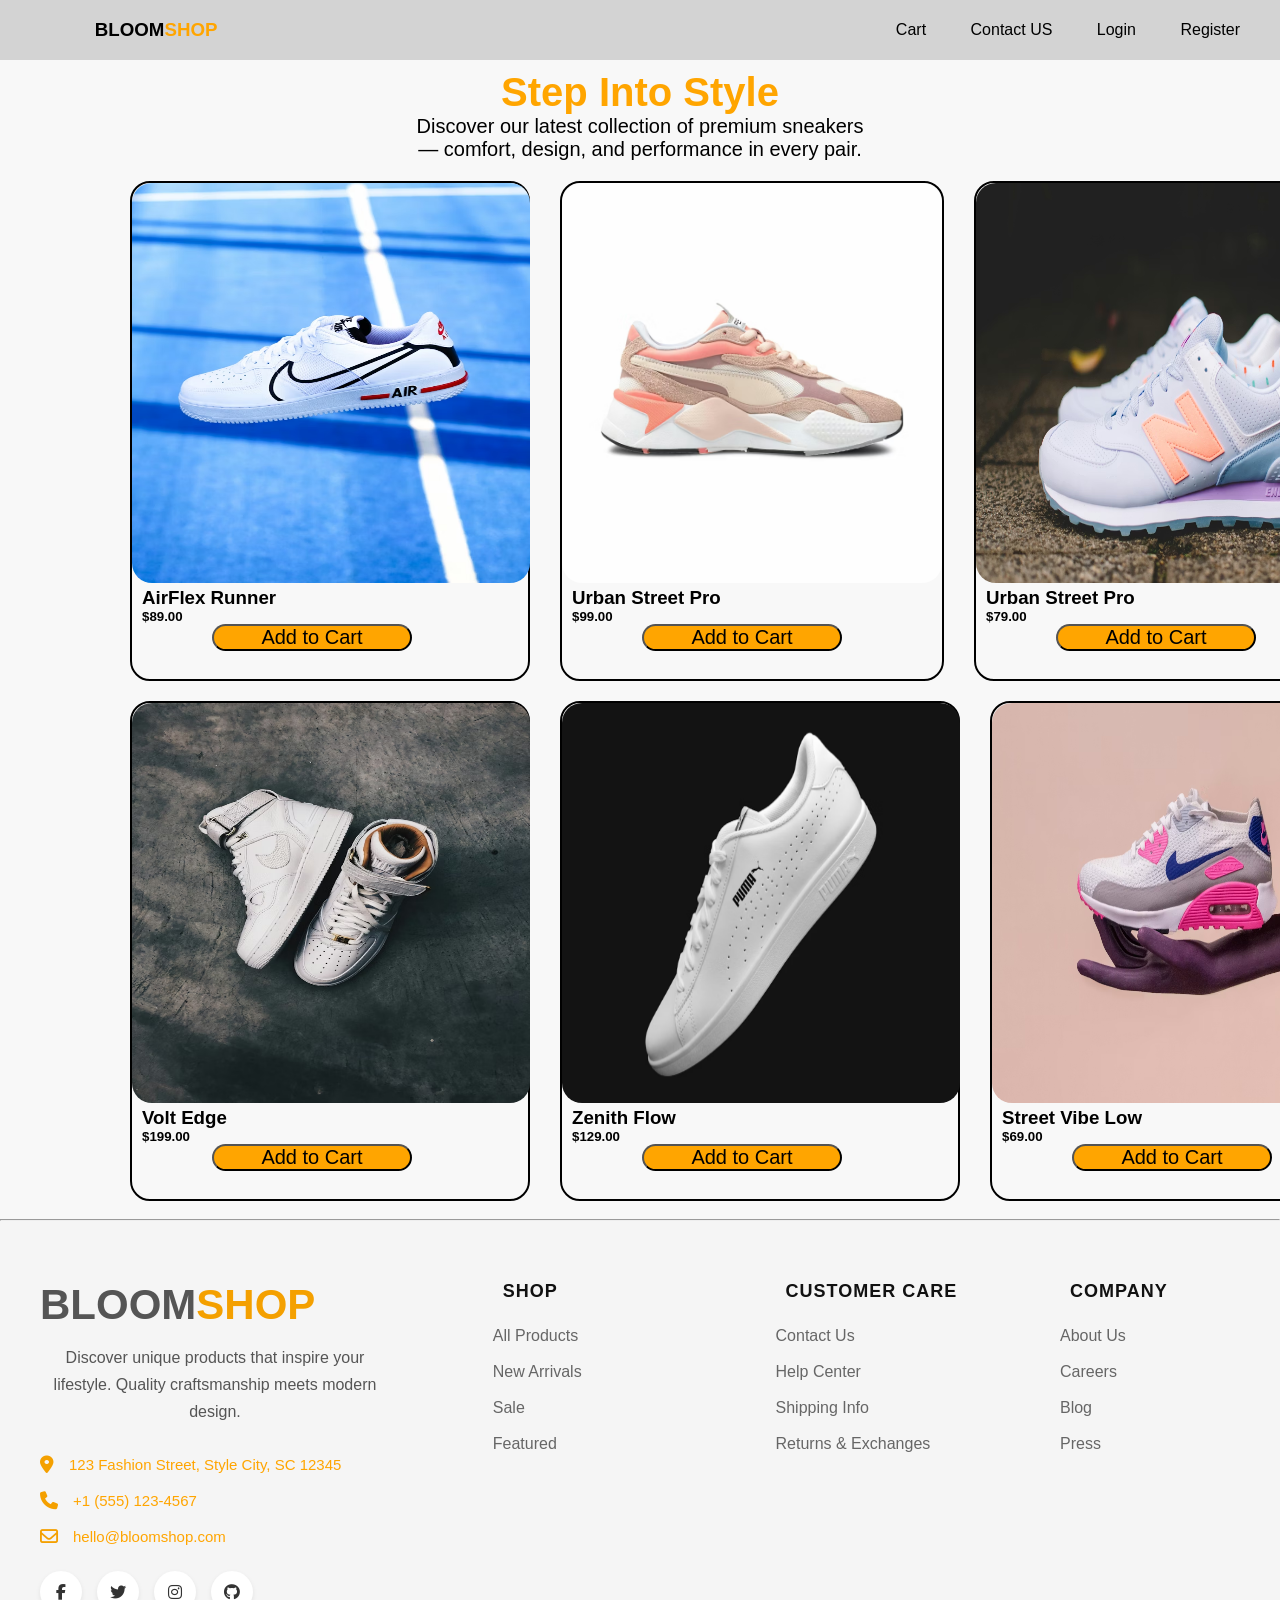
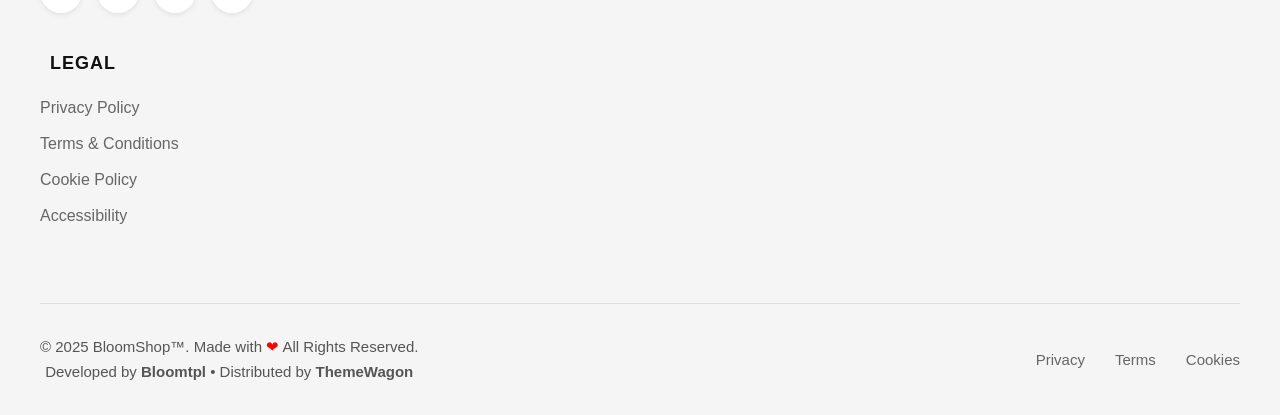
==== index.html @ 72566692 "StaticWeb" ====
<!DOCTYPE html>
<html lang="en">

<head>
    <meta charset="UTF-8">
    <meta name="viewport" content="width=device-width, initial-scale=1.0">
    <title>Home Page</title>
     <script src="https://code.jquery.com/jquery-3.7.1.min.js"></script>
      <link rel="stylesheet"
  href="https://cdnjs.cloudflare.com/ajax/libs/font-awesome/6.5.1/css/all.min.css"/>

    <style>
        * {
            margin: 0;
            padding: 0;
            box-sizing: border-box;
            font-family: cursive;
        }
        h2 {
            margin-top: 10px;
            color: orange;
            text-align: center;
            font-size: 40px;
        }

        p {
            text-align: center;
            font-size: 20px;
        }

        .main {
            display: flex;
            margin-left: 100px;
        }

        .box1 {
            margin-top: 20px;
            margin-left: 30px;
            height: 500px;
            width: 400px;
            border: 2px solid black;
            border-radius: 20px;
        }

        .box2 {
            margin-top: 20px;
            margin-left: 30px;
            height: 500px;
            width: 400px;
            border: 2px solid black;
            border-radius: 20px;
        }

        .box3 {
            margin-top: 20px;
            margin-left: 30px;
            height: 500px;
            width: 400px;
            border: 2px solid black;
            border-radius: 20px;
        }

        .box4 {
            margin-top: 20px;
            margin-left: 30px;
            height: 500px;
            width: 400px;
            border: 2px solid black;
            border-radius: 20px;
        }

        .box5 {
            margin-top: 20px;
            margin-left: 30px;
            height: 500px;
            width: 400px;
            border: 2px solid black;
            border-radius: 20px;
        }

        .box6 {
            margin-top: 20px;
            margin-left: 30px;
            height: 500px;
            width: 400px;
            border: 2px solid black;
            border-radius: 20px;
        }

        #img1 {
            height: 400px;
            width: 398px;
            border-radius: 20px;
        }

        #img2 {
            height: 400px;
            width: 380px;
            border-radius: 20px;
        }

        #img3 {
            height: 400px;
            width: 398px;
            border-radius: 20px;
        }

        #img4 {
            height: 400px;
            width: 398px;
            border-radius: 20px;
        }

        #img5 {
            height: 400px;
            width: 398px;
            border-radius: 20px;
        }

        #img6 {
            height: 400px;
            width: 398px;
            border-radius: 20px;
        }

        h3 {
            margin-left: 10px;
        }

        h5 {
            margin-left: 10px;
        }

        input {
            font-size: 20px;
            background-color: orange;
            border-radius: 20px;
            margin-left: 80px;
            width: 200px;
        }
        /* footer{
            margin-top: 40px;
            margin-left:20px ;
        } */
         
    </style>
</head>

<body>
    <!-- creating new header file and link with index using jquery  -->
    <div id="header"></div>
    <!-- Main content -->
    <h2>Step Into Style</h2>
    <p>Discover our latest collection of premium sneakers <br>— comfort, design, and performance in every pair.</p>
    <div class="main">
        <div class="box1">
            <img src="images/img1.avif" id="img1">
            <h3>AirFlex Runner</h3>
            <h5>$89.00</h5>
            <input type="submit" value="Add to Cart">
        </div>
        <div class="box2">
            <img src="images/img2.avif" id="img2">
            <h3>Urban Street Pro</h3>
            <h5>$99.00</h5>
            <input type="submit" value="Add to Cart">
        </div>
        <div class="box3">
            <img src="images/img3.avif" id="img3">
            <h3>Urban Street Pro</h3>
            <h5>$79.00</h5>
            <input type="submit" value="Add to Cart">
        </div>
    </div>
    <div class="main">
        <div class="box4">
            <img src="images/img4.avif" id="img4">
            <h3>Volt Edge</h3>
            <h5>$199.00</h5>
            <input type="submit" value="Add to Cart">
        </div>
        <div class="box5">
            <img src="images/img5.avif" id="img5">
            <h3>Zenith Flow</h3>
            <h5>$129.00</h5>
            <input type="submit" value="Add to Cart">
        </div>
        <div class="box6">
            <img src="images/img6.avif" id="img6">
            <h3>Street Vibe Low</h3>
            <h5>$69.00</h5>
            <input type="submit" value="Add to Cart">
        </div>
    </div>
    <br><hr>
    <!-- <footer class="mainfooter">
        <div class="footer1">
            <h3>BLOOM<span>SHOP</span></h3>
            <h5>Discover unique products that inspire your <br>lifestyle. Quality craftsmanship meets modern <br>design.</h5>
            
        </div>
    </footer> -->
      <div id="footer"></div>
     <script>
    $(document).ready(function () {
      $("#header").load("header.html");
    });
  </script>
    <script>
    $(document).ready(function () {
      $("#footer").load("footer.html");
    });
  </script>


</body>

</html>
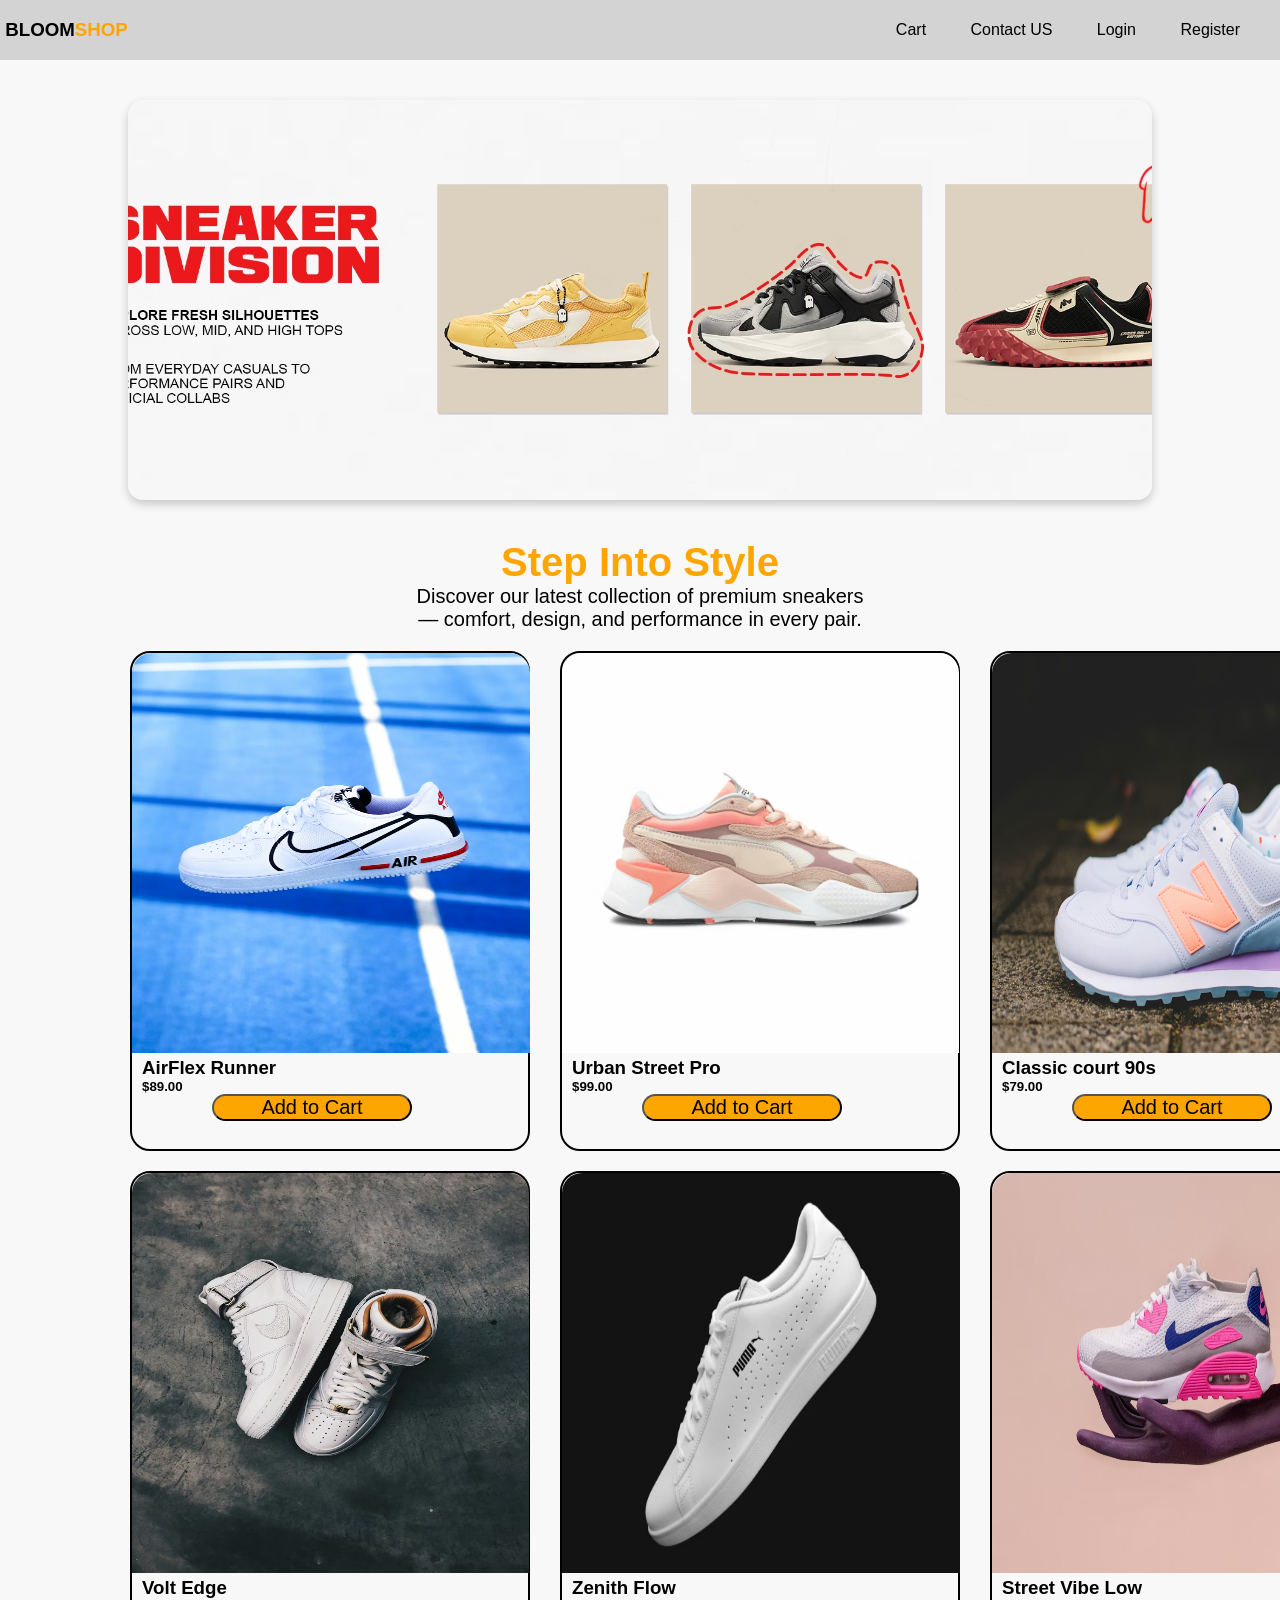
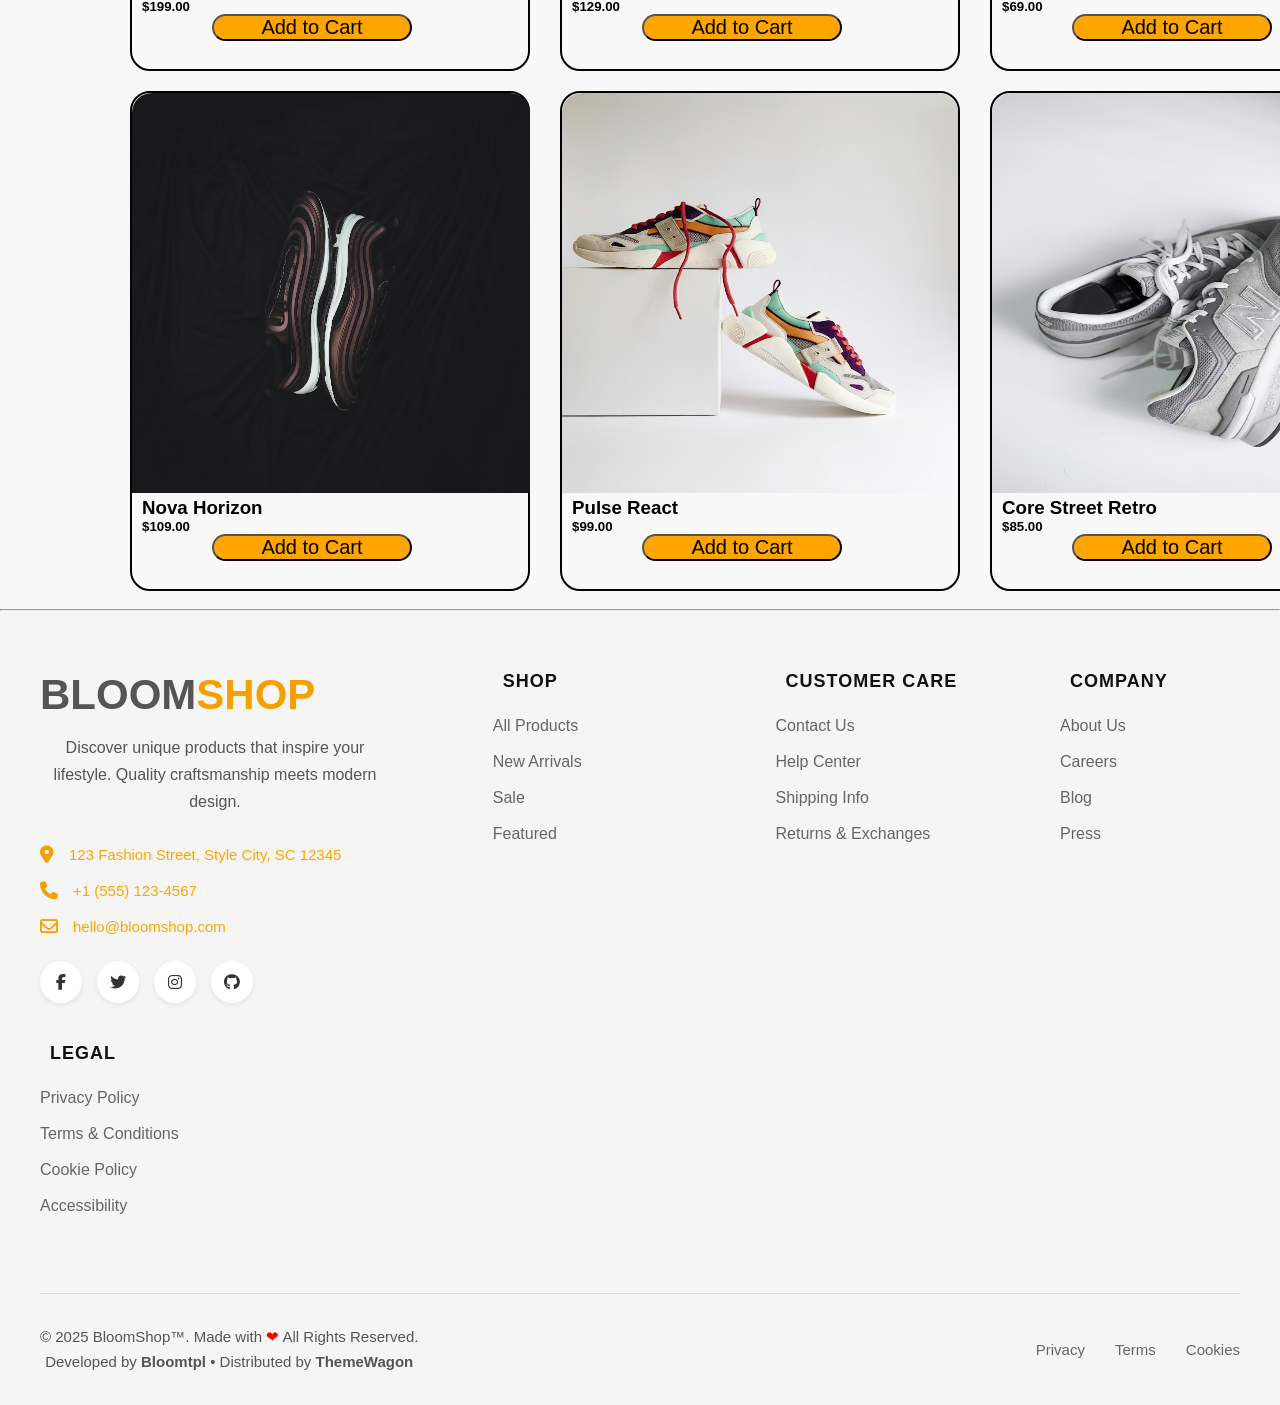
==== commit f1fa035d: "StaticWeb" ====
--- a/index.html
+++ b/index.html
@@ -5,169 +5,54 @@
     <meta charset="UTF-8">
     <meta name="viewport" content="width=device-width, initial-scale=1.0">
     <title>Home Page</title>
+    <link rel="stylesheet" href="index.css">
      <script src="https://code.jquery.com/jquery-3.7.1.min.js"></script>
       <link rel="stylesheet"
   href="https://cdnjs.cloudflare.com/ajax/libs/font-awesome/6.5.1/css/all.min.css"/>
-
-    <style>
-        * {
-            margin: 0;
-            padding: 0;
-            box-sizing: border-box;
-            font-family: cursive;
-        }
-        h2 {
-            margin-top: 10px;
-            color: orange;
-            text-align: center;
-            font-size: 40px;
-        }
-
-        p {
-            text-align: center;
-            font-size: 20px;
-        }
-
-        .main {
-            display: flex;
-            margin-left: 100px;
-        }
-
-        .box1 {
-            margin-top: 20px;
-            margin-left: 30px;
-            height: 500px;
-            width: 400px;
-            border: 2px solid black;
-            border-radius: 20px;
-        }
-
-        .box2 {
-            margin-top: 20px;
-            margin-left: 30px;
-            height: 500px;
-            width: 400px;
-            border: 2px solid black;
-            border-radius: 20px;
-        }
-
-        .box3 {
-            margin-top: 20px;
-            margin-left: 30px;
-            height: 500px;
-            width: 400px;
-            border: 2px solid black;
-            border-radius: 20px;
-        }
-
-        .box4 {
-            margin-top: 20px;
-            margin-left: 30px;
-            height: 500px;
-            width: 400px;
-            border: 2px solid black;
-            border-radius: 20px;
-        }
-
-        .box5 {
-            margin-top: 20px;
-            margin-left: 30px;
-            height: 500px;
-            width: 400px;
-            border: 2px solid black;
-            border-radius: 20px;
-        }
-
-        .box6 {
-            margin-top: 20px;
-            margin-left: 30px;
-            height: 500px;
-            width: 400px;
-            border: 2px solid black;
-            border-radius: 20px;
-        }
-
-        #img1 {
-            height: 400px;
-            width: 398px;
-            border-radius: 20px;
-        }
-
-        #img2 {
-            height: 400px;
-            width: 380px;
-            border-radius: 20px;
-        }
-
-        #img3 {
-            height: 400px;
-            width: 398px;
-            border-radius: 20px;
-        }
-
-        #img4 {
-            height: 400px;
-            width: 398px;
-            border-radius: 20px;
-        }
-
-        #img5 {
-            height: 400px;
-            width: 398px;
-            border-radius: 20px;
-        }
-
-        #img6 {
-            height: 400px;
-            width: 398px;
-            border-radius: 20px;
-        }
-
-        h3 {
-            margin-left: 10px;
-        }
-
-        h5 {
-            margin-left: 10px;
-        }
-
-        input {
-            font-size: 20px;
-            background-color: orange;
-            border-radius: 20px;
-            margin-left: 80px;
-            width: 200px;
-        }
-        /* footer{
-            margin-top: 40px;
-            margin-left:20px ;
-        } */
-         
-    </style>
 </head>
 
 <body>
     <!-- creating new header file and link with index using jquery  -->
     <div id="header"></div>
+    <!-- Slider -->
+      <div class="slider">
+
+    <div class="slides">
+
+      <img src="images/slideimg1.avif" alt="Shoe 1">
+
+      <img src="images/slideimg2.avif" alt="Shoe 2">
+
+      <img src="images/slideimg3.avif" alt="Shoe 3">
+
+      <img src="images/slideimg4.avif" alt="Shoe 4">
+
+
+    </div>
+
+  </div>
     <!-- Main content -->
     <h2>Step Into Style</h2>
     <p>Discover our latest collection of premium sneakers <br>— comfort, design, and performance in every pair.</p>
     <div class="main">
         <div class="box1">
+            <a href="productdetail1.html">
             <img src="images/img1.avif" id="img1">
-            <h3>AirFlex Runner</h3>
+            <h3>AirFlex Runner</h3></a>
             <h5>$89.00</h5>
             <input type="submit" value="Add to Cart">
         </div>
         <div class="box2">
+            <a href="productdetail2.html">
             <img src="images/img2.avif" id="img2">
-            <h3>Urban Street Pro</h3>
+            <h3>Urban Street Pro</h3></a>
             <h5>$99.00</h5>
             <input type="submit" value="Add to Cart">
         </div>
         <div class="box3">
+            <a href="productdetail3.html">
             <img src="images/img3.avif" id="img3">
-            <h3>Urban Street Pro</h3>
+            <h3>Classic court 90s</h3></a>
             <h5>$79.00</h5>
             <input type="submit" value="Add to Cart">
         </div>
@@ -192,14 +77,27 @@
             <input type="submit" value="Add to Cart">
         </div>
     </div>
+    <div class="main">
+        <div class="box7">
+            <img src="images/img7.avif" id="img7">
+            <h3>Nova Horizon</h3>
+            <h5>$109.00</h5>
+            <input type="submit" value="Add to Cart">
+        </div>
+        <div class="box8">
+            <img src="images/img8.avif" id="img8">
+            <h3>Pulse React</h3>
+            <h5>$99.00</h5>
+            <input type="submit" value="Add to Cart">
+        </div>
+        <div class="box9">
+            <img src="images/img9.avif" id="img9">
+            <h3>Core Street Retro</h3>
+            <h5>$85.00</h5>
+            <input type="submit" value="Add to Cart">
+        </div>
+    </div>
     <br><hr>
-    <!-- <footer class="mainfooter">
-        <div class="footer1">
-            <h3>BLOOM<span>SHOP</span></h3>
-            <h5>Discover unique products that inspire your <br>lifestyle. Quality craftsmanship meets modern <br>design.</h5>
-            
-        </div>
-    </footer> -->
       <div id="footer"></div>
      <script>
     $(document).ready(function () {
--- a/index.css
+++ b/index.css
@@ -0,0 +1,246 @@
+        * {
+            margin: 0;
+            padding: 0;
+            box-sizing: border-box;
+            font-family: cursive;
+        }
+        .slider{
+      width:80%;
+      height:400px;
+      margin:40px auto;
+      overflow:hidden;
+      border-radius:15px;
+      position:relative;
+      box-shadow:0 4px 10px rgba(0,0,0,0.2);
+    }
+
+    /* Slides */
+    .slides{
+      display:flex;
+      width:400%;
+      height:100%;
+      animation:slide 12s infinite;
+    }
+
+    .slides img{
+      width:25%;
+      height:100%;
+      object-fit:cover;
+    }
+
+    /* Animation */
+    @keyframes slide{
+
+      0%{
+        transform:translateX(0);
+      }
+
+      20%{
+        transform:translateX(0);
+      }
+
+      25%{
+        transform:translateX(-25%);
+      }
+
+      45%{
+        transform:translateX(-25%);
+      }
+
+      50%{
+        transform:translateX(-50%);
+      }
+
+      70%{
+        transform:translateX(-50%);
+      }
+
+      75%{
+        transform:translateX(-75%);
+      }
+
+      95%{
+        transform:translateX(-75%);
+      }
+
+      100%{
+        transform:translateX(0);
+      }
+    }
+        h2 {
+            margin-top: 10px;
+            color: orange;
+            text-align: center;
+            font-size: 40px;
+        }
+
+        p {
+            text-align: center;
+            font-size: 20px;
+        }
+        a{
+            text-decoration: none;
+            color: black;
+        }
+
+        .main {
+            display: flex;
+            margin-left: 100px;
+        }
+
+        .box1 {
+            margin-top: 20px;
+            margin-left: 30px;
+            height: 500px;
+            width: 400px;
+            border: 2px solid black;
+            border-radius: 20px;
+        }
+
+        .box2 {
+            margin-top: 20px;
+            margin-left: 30px;
+            height: 500px;
+            width: 400px;
+            border: 2px solid black;
+            border-radius: 20px;
+        }
+
+        .box3 {
+            margin-top: 20px;
+            margin-left: 30px;
+            height: 500px;
+            width: 400px;
+            border: 2px solid black;
+            border-radius: 20px;
+        }
+
+        .box4 {
+            margin-top: 20px;
+            margin-left: 30px;
+            height: 500px;
+            width: 400px;
+            border: 2px solid black;
+            border-radius: 20px;
+        }
+
+        .box5 {
+            margin-top: 20px;
+            margin-left: 30px;
+            height: 500px;
+            width: 400px;
+            border: 2px solid black;
+            border-radius: 20px;
+        }
+
+        .box6 {
+            margin-top: 20px;
+            margin-left: 30px;
+            height: 500px;
+            width: 400px;
+            border: 2px solid black;
+            border-radius: 20px;
+        }
+        .box7 {
+            margin-top: 20px;
+            margin-left: 30px;
+            height: 500px;
+            width: 400px;
+            border: 2px solid black;
+            border-radius: 20px;
+        }
+        .box8 {
+            margin-top: 20px;
+            margin-left: 30px;
+            height: 500px;
+            width: 400px;
+            border: 2px solid black;
+            border-radius: 20px;
+        }
+        .box9 {
+            margin-top: 20px;
+            margin-left: 30px;
+            height: 500px;
+            width: 400px;
+            border: 2px solid black;
+            border-radius: 20px;
+        }
+        .box10 {
+            margin-top: 20px;
+            margin-left: 30px;
+            height: 500px;
+            width: 400px;
+            border: 2px solid black;
+            border-radius: 20px;
+        }
+
+        #img1 {
+            height: 400px;
+            width: 398px;
+            border-radius: 20px 20px 0px 0px;
+        }
+
+        #img2 {
+            height: 400px;
+            width: 397px;
+            border-radius: 20px 20px 0px 0px;
+        }
+
+        #img3 {
+            height: 400px;
+            width: 397px;
+            border-radius: 20px 20px 0px 0px;
+        }
+
+        #img4 {
+            height: 400px;
+            width: 397px;
+            border-radius: 20px 20px 0px 0px;
+        }
+
+        #img5 {
+            height: 400px;
+            width: 398px;
+            border-radius: 20px 20px 0px 0px;
+        }
+
+        #img6 {
+            height: 400px;
+            width: 396px;
+            border-radius: 20px 20px 0px 0px;
+        }
+        #img7{
+            height: 400px;
+            width: 398px;
+            border-radius: 20px 20px 0px 0px;
+        }
+        #img8{
+            height: 400px;
+            width: 396px;
+            border-radius: 20px 20px 0px 0px;
+        }
+        #img9{
+            height: 400px;
+            width: 396px;
+            border-radius: 20px 20px 0px 0px;
+        }
+        #img10{
+            height: 400px;
+            width: 396px;
+            border-radius: 20px 20px 0px 0px;
+        }
+        h3 {
+            margin-left: 10px;
+        }
+
+        h5 {
+            margin-left: 10px;
+        }
+
+        input {
+            font-size: 20px;
+            background-color: orange;
+            border-radius: 20px;
+            margin-left: 80px;
+            width: 200px;
+        }
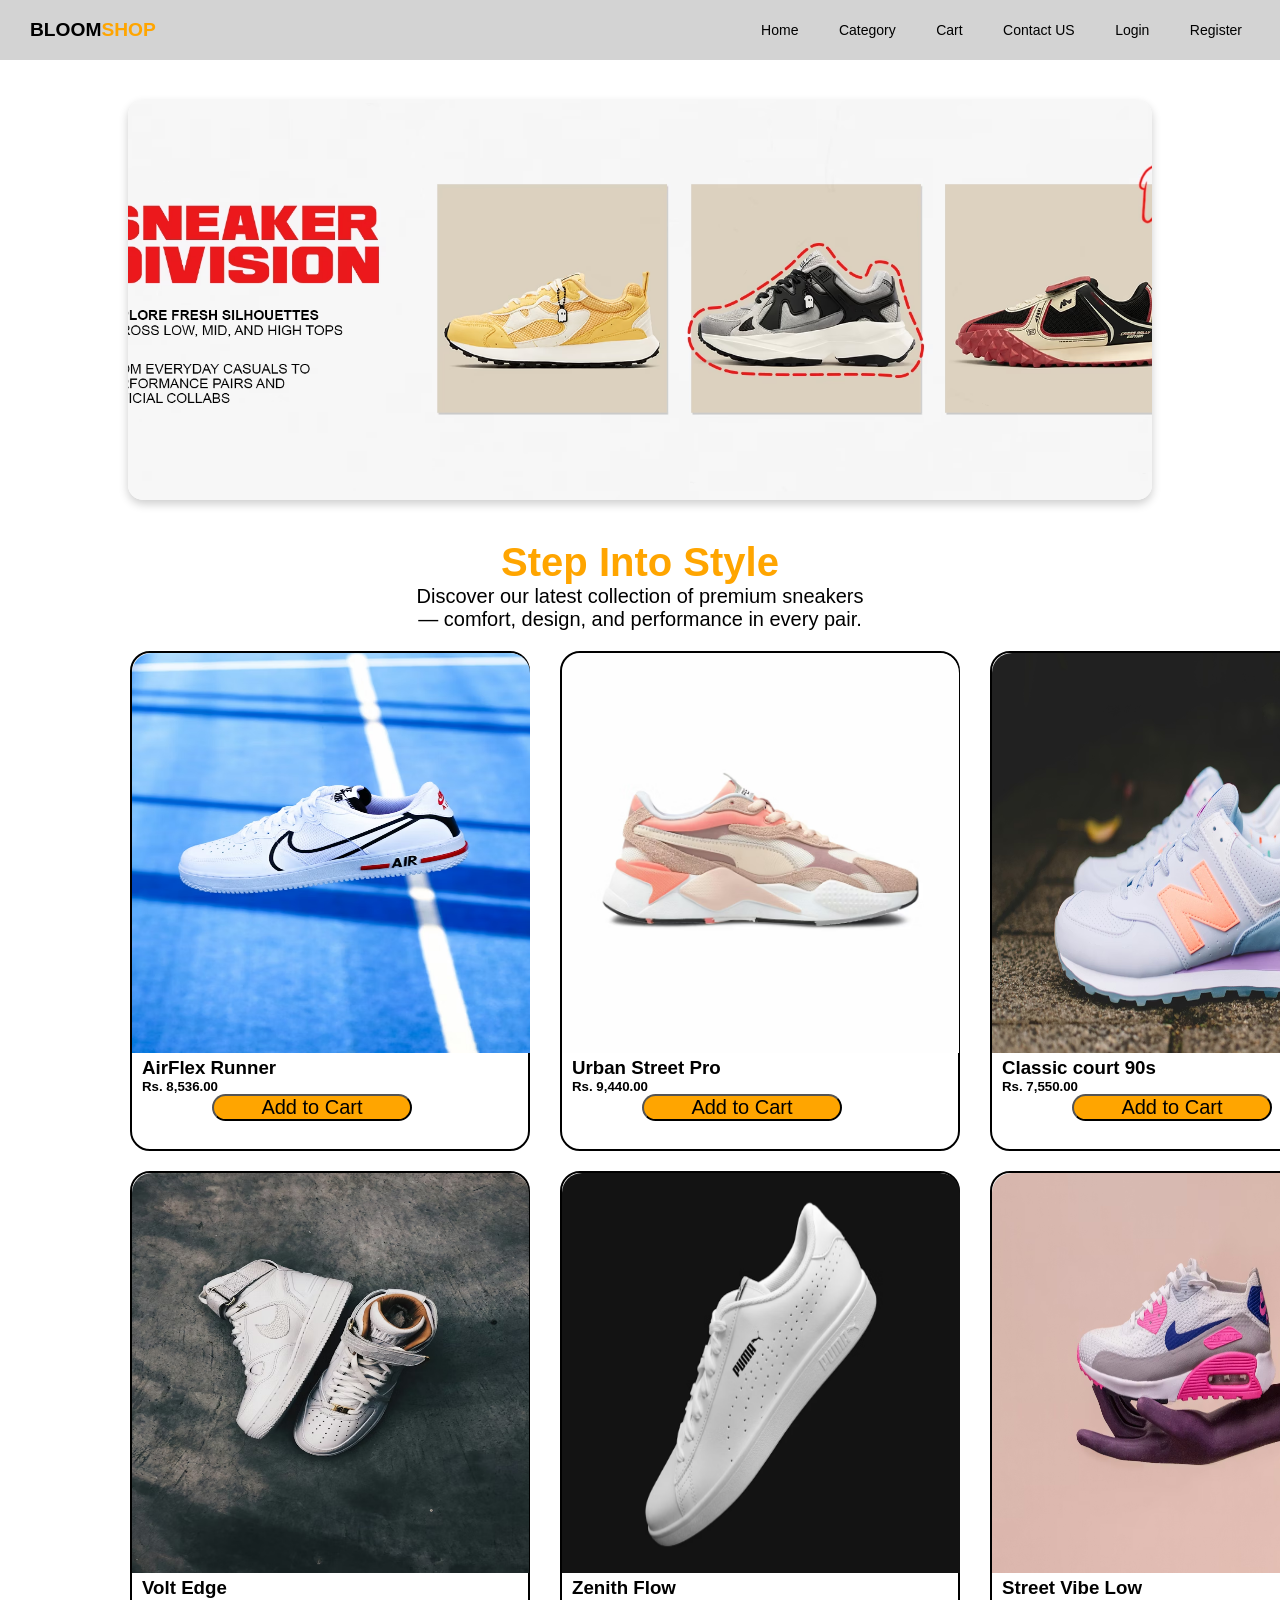
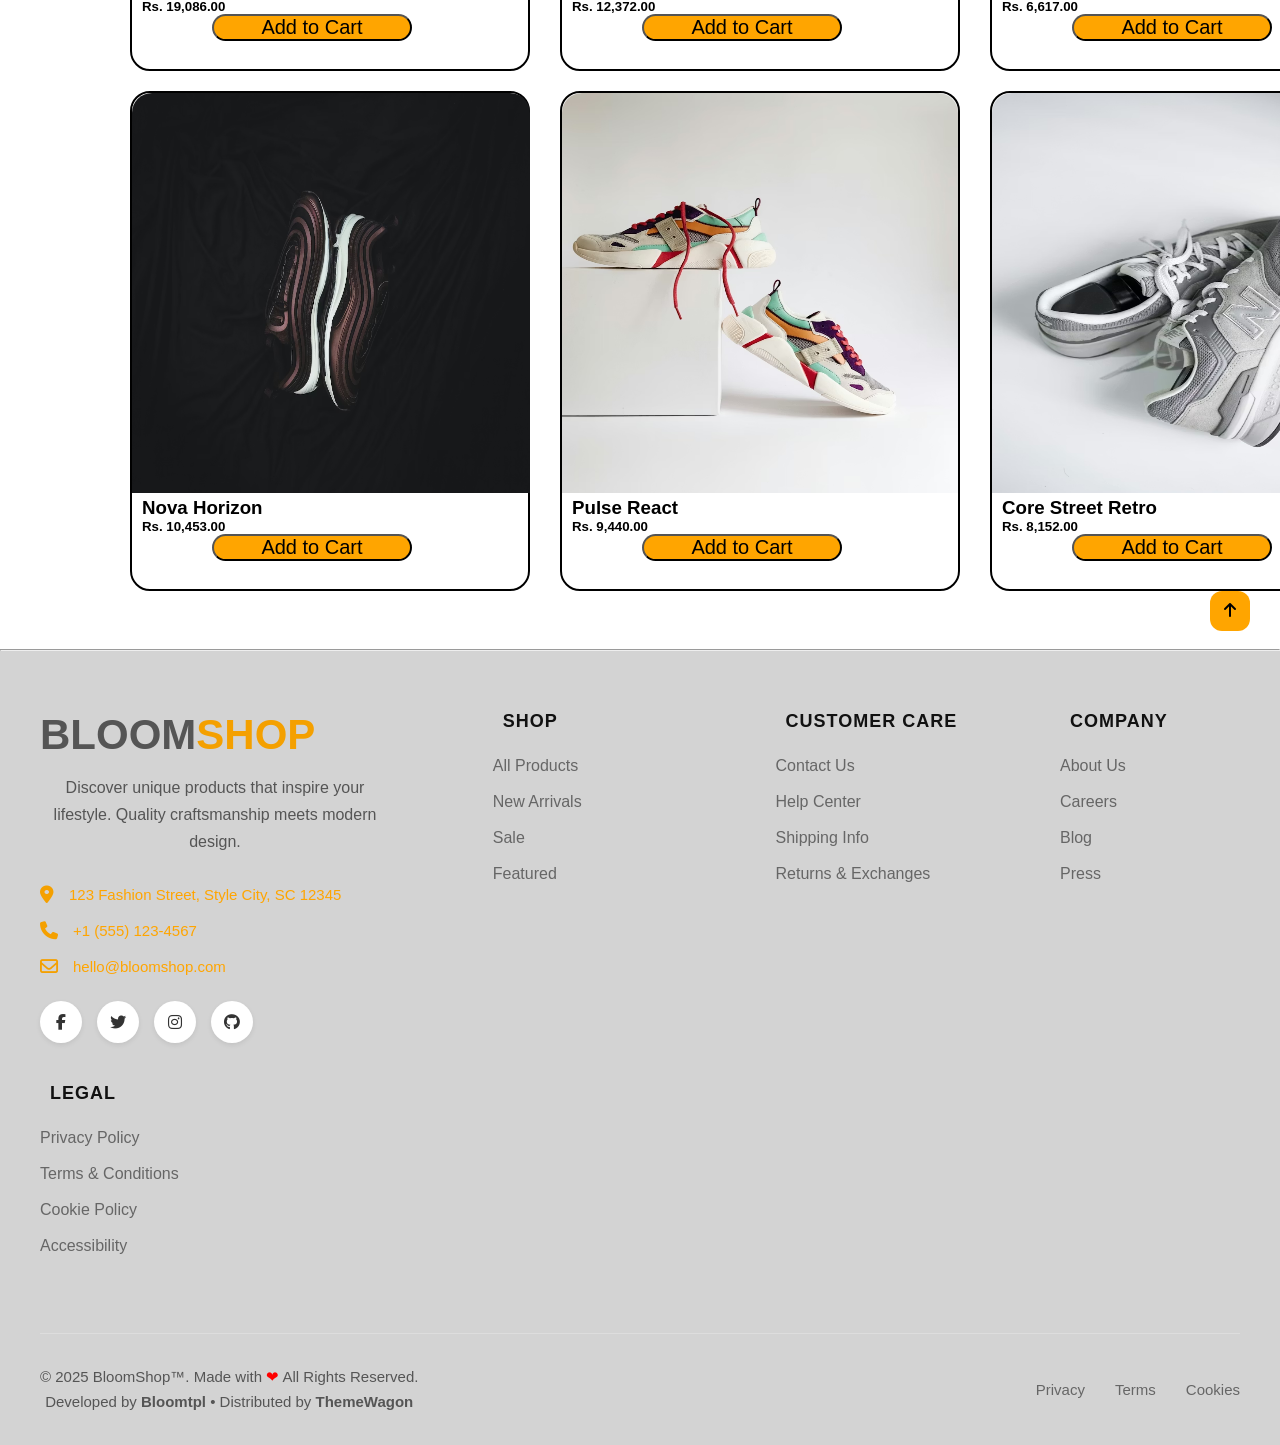
==== commit 11617f86: "Website" ====
--- a/index.html
+++ b/index.html
@@ -1,116 +1,145 @@
-<!DOCTYPE html>
+<!doctype html>
 <html lang="en">
 
 <head>
-    <meta charset="UTF-8">
-    <meta name="viewport" content="width=device-width, initial-scale=1.0">
-    <title>Home Page</title>
-    <link rel="stylesheet" href="index.css">
-     <script src="https://code.jquery.com/jquery-3.7.1.min.js"></script>
-      <link rel="stylesheet"
-  href="https://cdnjs.cloudflare.com/ajax/libs/font-awesome/6.5.1/css/all.min.css"/>
+  <meta charset="UTF-8" />
+  <meta name="viewport" content="width=device-width, initial-scale=1.0" />
+  <title>Home Page</title>
+  <link rel="stylesheet" href="index.css" />
+  <script src="https://code.jquery.com/jquery-3.7.1.min.js"></script>
+  <link rel="stylesheet" href="https://cdnjs.cloudflare.com/ajax/libs/font-awesome/6.5.1/css/all.min.css" />
 </head>
 
 <body>
-    <!-- creating new header file and link with index using jquery  -->
-    <div id="header"></div>
-    <!-- Slider -->
-      <div class="slider">
+  <div id="header"></div>
 
+  <!-- Slider -->
+  <div class="slider">
     <div class="slides">
+      <img src="images/slideimg1.avif" alt="Shoe 1" />
+      <img src="images/slideimg2.avif" alt="Shoe 2" />
+      <img src="images/slideimg3.avif" alt="Shoe 3" />
+      <img src="images/slideimg4.avif" alt="Shoe 4" />
+    </div>
+  </div>
 
-      <img src="images/slideimg1.avif" alt="Shoe 1">
+  <h2>Step Into Style</h2>
+  <p>
+    Discover our latest collection of premium sneakers <br />— comfort,
+    design, and performance in every pair.
+  </p>
 
-      <img src="images/slideimg2.avif" alt="Shoe 2">
+  <div class="main">
+    <div class="box1">
+      <a href="productdetail.html?id=1">
+        <img src="images/img1.avif" id="img1" />
+        <h3>AirFlex Runner</h3>
+      </a>
+      <h5>Rs. 8,536.00</h5>
+      <input type="button" value="Add to Cart" onclick="addToCart('AirFlex Runner',8536,'images/img1.avif')" />
+    </div>
+    <div class="box2">
+      <a href="productdetail.html?id=2">
+        <img src="images/img2.avif" id="img2" />
+        <h3>Urban Street Pro</h3>
+      </a>
+      <h5>Rs. 9,440.00</h5>
+      <input type="button" value="Add to Cart" onclick="addToCart('Urban Street Pro',9440,'images/img2.avif')" />
+    </div>
+    <div class="box3">
+      <a href="productdetail.html?id=3">
+        <img src="images/img3.avif" id="img3" />
+        <h3>Classic court 90s</h3>
+      </a>
+      <h5>Rs. 7,550.00</h5>
+      <input type="button" value="Add to Cart" onclick="addToCart('Classic court 90s',7550,'images/img3.avif')" />
+    </div>
+  </div>
 
-      <img src="images/slideimg3.avif" alt="Shoe 3">
+  <div class="main">
+    <div class="box4">
+      <a href="productdetail.html?id=4">
+        <img src="images/img4.avif" id="img4" />
+        <h3>Volt Edge</h3>
+      </a>
+      <h5>Rs. 19,086.00</h5>
+      <input type="button" value="Add to Cart" onclick="addToCart('Volt Edge',19086,'images/img4.avif')" />
+    </div>
+    <div class="box5">
+      <a href="productdetail.html?id=5">
+        <img src="images/img5.avif" id="img5" />
+        <h3>Zenith Flow</h3>
+      </a>
+      <h5>Rs. 12,372.00</h5>
+      <input type="button" value="Add to Cart" onclick="addToCart('Zenith Flow',12372,'images/img5.avif')" />
+    </div>
+    <div class="box6">
+      <a href="productdetail.html?id=6">
+        <img src="images/img6.avif" id="img6" />
+        <h3>Street Vibe Low</h3>
+      </a>
+      <h5>Rs. 6,617.00</h5>
+      <input type="button" value="Add to Cart" onclick="addToCart('Street Vibe Low',6617,'images/img6.avif')" />
+    </div>
+  </div>
 
-      <img src="images/slideimg4.avif" alt="Shoe 4">
+  <div class="main">
+    <div class="box7">
+      <a href="productdetail.html?id=7">
+        <img src="images/img7.avif" id="img7" />
+        <h3>Nova Horizon</h3>
+      </a>
+      <h5>Rs. 10,453.00</h5>
+      <input type="button" value="Add to Cart" onclick="addToCart('Nova Horizon',10453,'images/img7.avif')" />
+    </div>
+    <div class="box8">
+      <a href="productdetail.html?id=8">
+        <img src="images/img8.avif" id="img8" />
+        <h3>Pulse React</h3>
+      </a>
+      <h5>Rs. 9,440.00</h5>
+      <input type="button" value="Add to Cart" onclick="addToCart('Pulse React',9440,'images/img8.avif')" />
+    </div>
+    <div class="box9">
+      <a href="productdetail.html?id=9">
+        <img src="images/img9.avif" id="img9" />
+        <h3>Core Street Retro</h3>
+      </a>
+      <h5>Rs. 8,152.00</h5>
+      <input type="button" value="Add to Cart" onclick="addToCart('Core Street Retro',8152,'images/img9.avif')" />
+    </div>
+  </div>
 
+  <div class="top">
+    <div class="scrollupbox">
+      <div class="arrow">
+        <a href="#"> <i class="fa-solid fa-arrow-up"></i> </a>
+      </div>
+    </div>
+  </div>
 
-    </div>
+  <br />
+  <hr />
+  <div id="footer"></div>
 
-  </div>
-    <!-- Main content -->
-    <h2>Step Into Style</h2>
-    <p>Discover our latest collection of premium sneakers <br>— comfort, design, and performance in every pair.</p>
-    <div class="main">
-        <div class="box1">
-            <a href="productdetail1.html">
-            <img src="images/img1.avif" id="img1">
-            <h3>AirFlex Runner</h3></a>
-            <h5>$89.00</h5>
-            <input type="submit" value="Add to Cart">
-        </div>
-        <div class="box2">
-            <a href="productdetail2.html">
-            <img src="images/img2.avif" id="img2">
-            <h3>Urban Street Pro</h3></a>
-            <h5>$99.00</h5>
-            <input type="submit" value="Add to Cart">
-        </div>
-        <div class="box3">
-            <a href="productdetail3.html">
-            <img src="images/img3.avif" id="img3">
-            <h3>Classic court 90s</h3></a>
-            <h5>$79.00</h5>
-            <input type="submit" value="Add to Cart">
-        </div>
-    </div>
-    <div class="main">
-        <div class="box4">
-            <img src="images/img4.avif" id="img4">
-            <h3>Volt Edge</h3>
-            <h5>$199.00</h5>
-            <input type="submit" value="Add to Cart">
-        </div>
-        <div class="box5">
-            <img src="images/img5.avif" id="img5">
-            <h3>Zenith Flow</h3>
-            <h5>$129.00</h5>
-            <input type="submit" value="Add to Cart">
-        </div>
-        <div class="box6">
-            <img src="images/img6.avif" id="img6">
-            <h3>Street Vibe Low</h3>
-            <h5>$69.00</h5>
-            <input type="submit" value="Add to Cart">
-        </div>
-    </div>
-    <div class="main">
-        <div class="box7">
-            <img src="images/img7.avif" id="img7">
-            <h3>Nova Horizon</h3>
-            <h5>$109.00</h5>
-            <input type="submit" value="Add to Cart">
-        </div>
-        <div class="box8">
-            <img src="images/img8.avif" id="img8">
-            <h3>Pulse React</h3>
-            <h5>$99.00</h5>
-            <input type="submit" value="Add to Cart">
-        </div>
-        <div class="box9">
-            <img src="images/img9.avif" id="img9">
-            <h3>Core Street Retro</h3>
-            <h5>$85.00</h5>
-            <input type="submit" value="Add to Cart">
-        </div>
-    </div>
-    <br><hr>
-      <div id="footer"></div>
-     <script>
+  <script>
     $(document).ready(function () {
       $("#header").load("header.html");
-    });
-  </script>
-    <script>
-    $(document).ready(function () {
       $("#footer").load("footer.html");
     });
+
+    function addToCart(name, price, image) {
+      let cart = JSON.parse(localStorage.getItem("cart")) || [];
+      let existingProduct = cart.find(item => item.name === name);
+      if (existingProduct) {
+        existingProduct.qty += 1;
+      } else {
+        cart.push({ name: name, price: price, image: image, qty: 1 });
+      }
+      localStorage.setItem("cart", JSON.stringify(cart));
+      alert("Product Added To Cart");
+    }
   </script>
-
-
 </body>
 
-</html>+</html>
--- a/index.css
+++ b/index.css
@@ -2,71 +2,73 @@
             margin: 0;
             padding: 0;
             box-sizing: border-box;
-            font-family: cursive;
-        }
-        .slider{
-      width:80%;
-      height:400px;
-      margin:40px auto;
-      overflow:hidden;
-      border-radius:15px;
-      position:relative;
-      box-shadow:0 4px 10px rgba(0,0,0,0.2);
-    }
-
-    /* Slides */
-    .slides{
-      display:flex;
-      width:400%;
-      height:100%;
-      animation:slide 12s infinite;
-    }
-
-    .slides img{
-      width:25%;
-      height:100%;
-      object-fit:cover;
-    }
-
-    /* Animation */
-    @keyframes slide{
-
-      0%{
-        transform:translateX(0);
-      }
-
-      20%{
-        transform:translateX(0);
-      }
-
-      25%{
-        transform:translateX(-25%);
-      }
-
-      45%{
-        transform:translateX(-25%);
-      }
-
-      50%{
-        transform:translateX(-50%);
-      }
-
-      70%{
-        transform:translateX(-50%);
-      }
-
-      75%{
-        transform:translateX(-75%);
-      }
-
-      95%{
-        transform:translateX(-75%);
-      }
-
-      100%{
-        transform:translateX(0);
-      }
-    }
+            font-family: 'Jost', sans-serif;
+        }
+
+        .slider {
+            width: 80%;
+            height: 400px;
+            margin: 40px auto;
+            overflow: hidden;
+            border-radius: 15px;
+            position: relative;
+            box-shadow: 0 4px 10px rgba(0, 0, 0, 0.2);
+        }
+
+        /* Slides */
+        .slides {
+            display: flex;
+            width: 400%;
+            height: 100%;
+            animation: slide 12s infinite;
+        }
+
+        .slides img {
+            width: 25%;
+            height: 100%;
+            object-fit: cover;
+        }
+
+        /* Animation */
+        @keyframes slide {
+
+            0% {
+                transform: translateX(0);
+            }
+
+            20% {
+                transform: translateX(0);
+            }
+
+            25% {
+                transform: translateX(-25%);
+            }
+
+            45% {
+                transform: translateX(-25%);
+            }
+
+            50% {
+                transform: translateX(-50%);
+            }
+
+            70% {
+                transform: translateX(-50%);
+            }
+
+            75% {
+                transform: translateX(-75%);
+            }
+
+            95% {
+                transform: translateX(-75%);
+            }
+
+            100% {
+                transform: translateX(0);
+            }
+        }
+
         h2 {
             margin-top: 10px;
             color: orange;
@@ -78,7 +80,8 @@
             text-align: center;
             font-size: 20px;
         }
-        a{
+
+        a {
             text-decoration: none;
             color: black;
         }
@@ -141,6 +144,7 @@
             border: 2px solid black;
             border-radius: 20px;
         }
+
         .box7 {
             margin-top: 20px;
             margin-left: 30px;
@@ -149,6 +153,7 @@
             border: 2px solid black;
             border-radius: 20px;
         }
+
         .box8 {
             margin-top: 20px;
             margin-left: 30px;
@@ -157,6 +162,7 @@
             border: 2px solid black;
             border-radius: 20px;
         }
+
         .box9 {
             margin-top: 20px;
             margin-left: 30px;
@@ -165,6 +171,7 @@
             border: 2px solid black;
             border-radius: 20px;
         }
+
         .box10 {
             margin-top: 20px;
             margin-left: 30px;
@@ -209,26 +216,31 @@
             width: 396px;
             border-radius: 20px 20px 0px 0px;
         }
-        #img7{
+
+        #img7 {
             height: 400px;
             width: 398px;
             border-radius: 20px 20px 0px 0px;
         }
-        #img8{
-            height: 400px;
-            width: 396px;
-            border-radius: 20px 20px 0px 0px;
-        }
-        #img9{
-            height: 400px;
-            width: 396px;
-            border-radius: 20px 20px 0px 0px;
-        }
-        #img10{
-            height: 400px;
-            width: 396px;
-            border-radius: 20px 20px 0px 0px;
-        }
+
+        #img8 {
+            height: 400px;
+            width: 396px;
+            border-radius: 20px 20px 0px 0px;
+        }
+
+        #img9 {
+            height: 400px;
+            width: 396px;
+            border-radius: 20px 20px 0px 0px;
+        }
+
+        #img10 {
+            height: 400px;
+            width: 396px;
+            border-radius: 20px 20px 0px 0px;
+        }
+
         h3 {
             margin-left: 10px;
         }
@@ -243,4 +255,20 @@
             border-radius: 20px;
             margin-left: 80px;
             width: 200px;
+        }
+
+        .top {
+            display: flex;
+            justify-content: right;
+            position: sticky;
+            margin-right: 30px;
+        }
+
+        .scrollupbox {
+            border-radius: 30%;
+            height: 40px;
+            width: 40px;
+            background-color: orange;
+            align-content: center;
+            text-align: center;
         }
